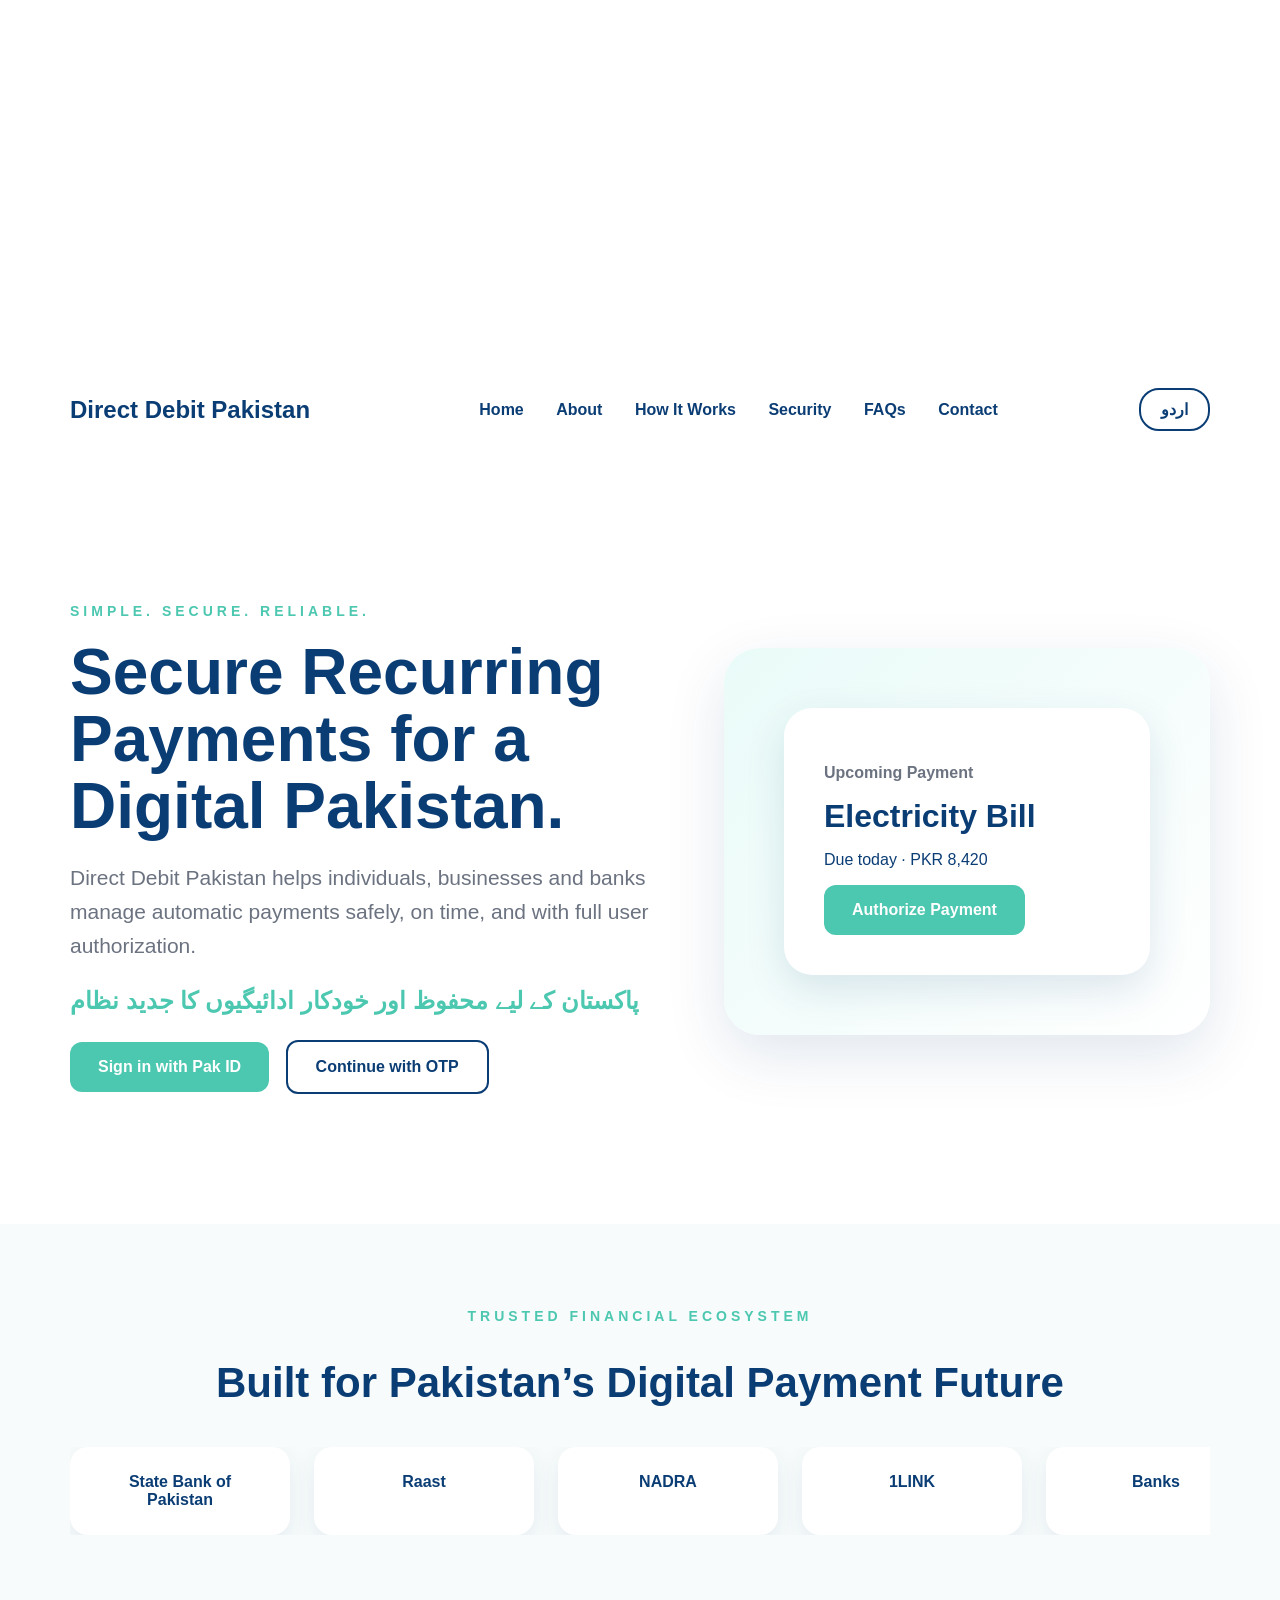
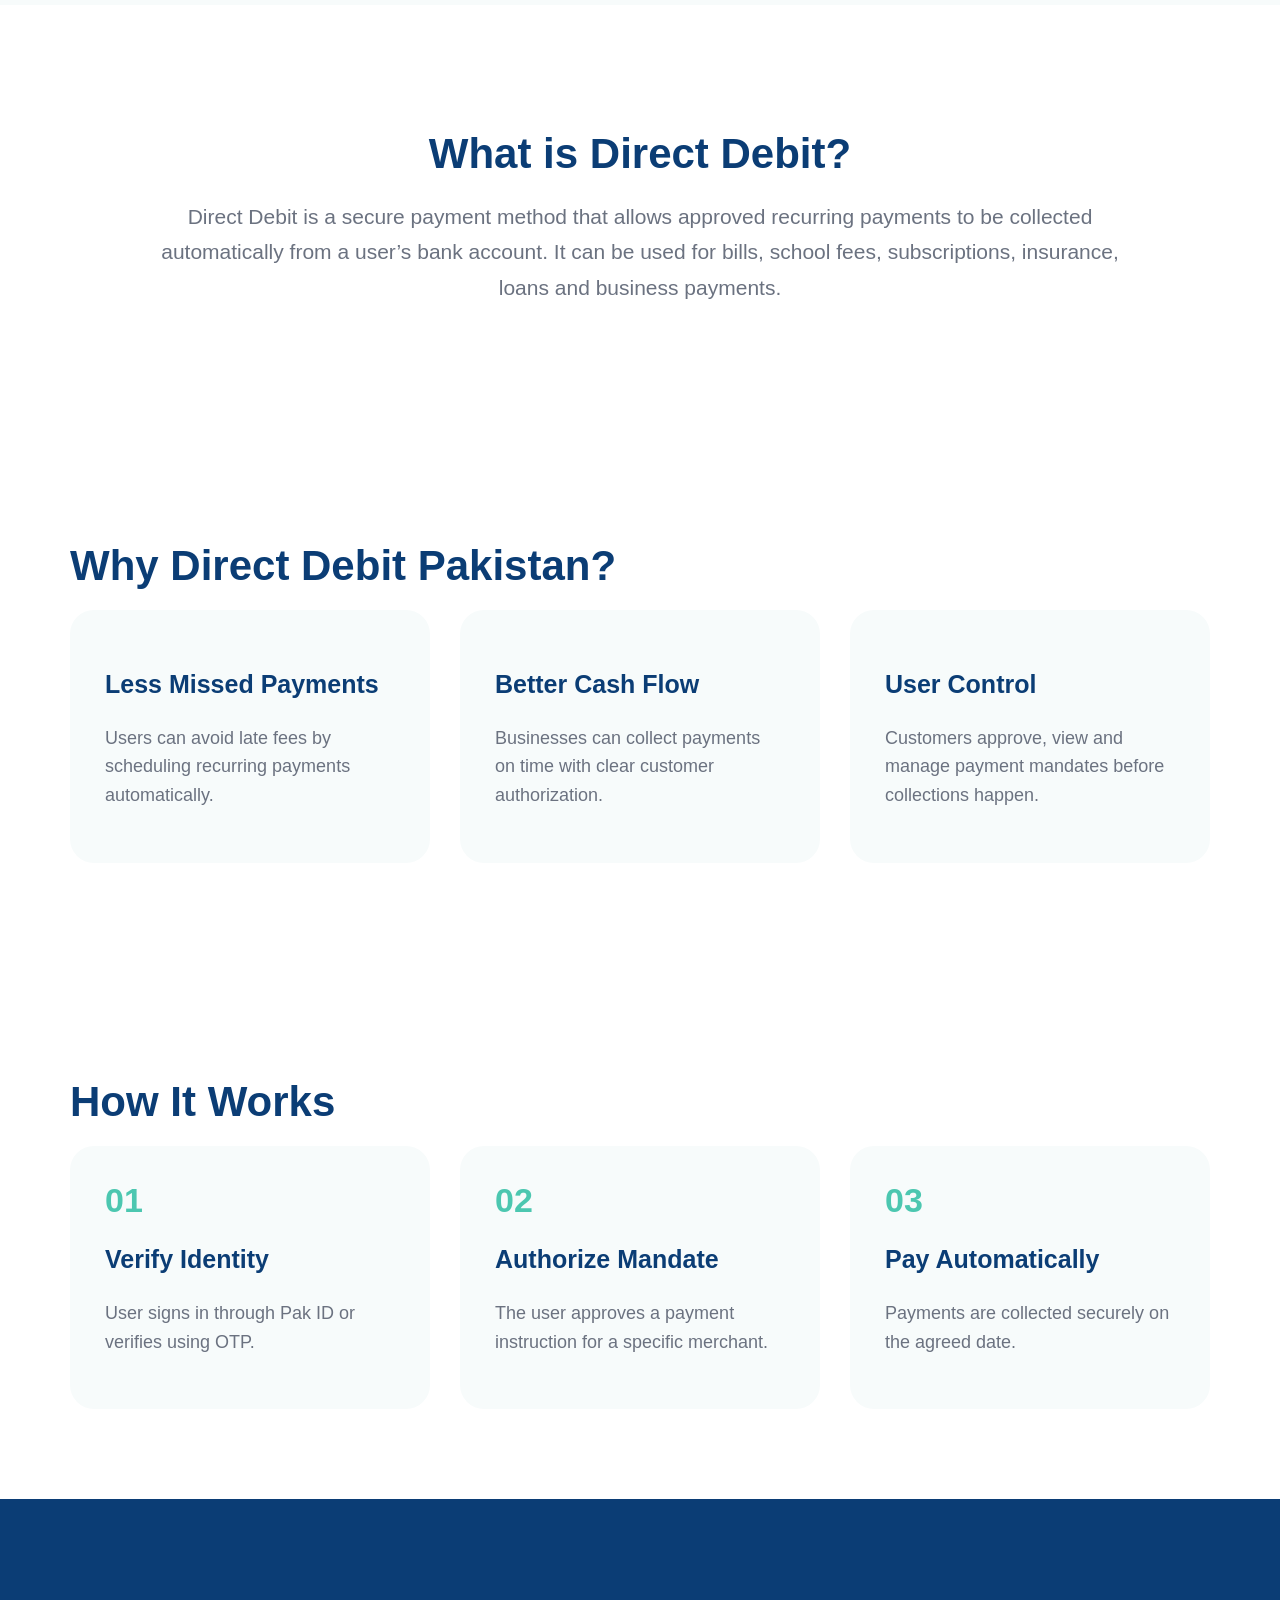
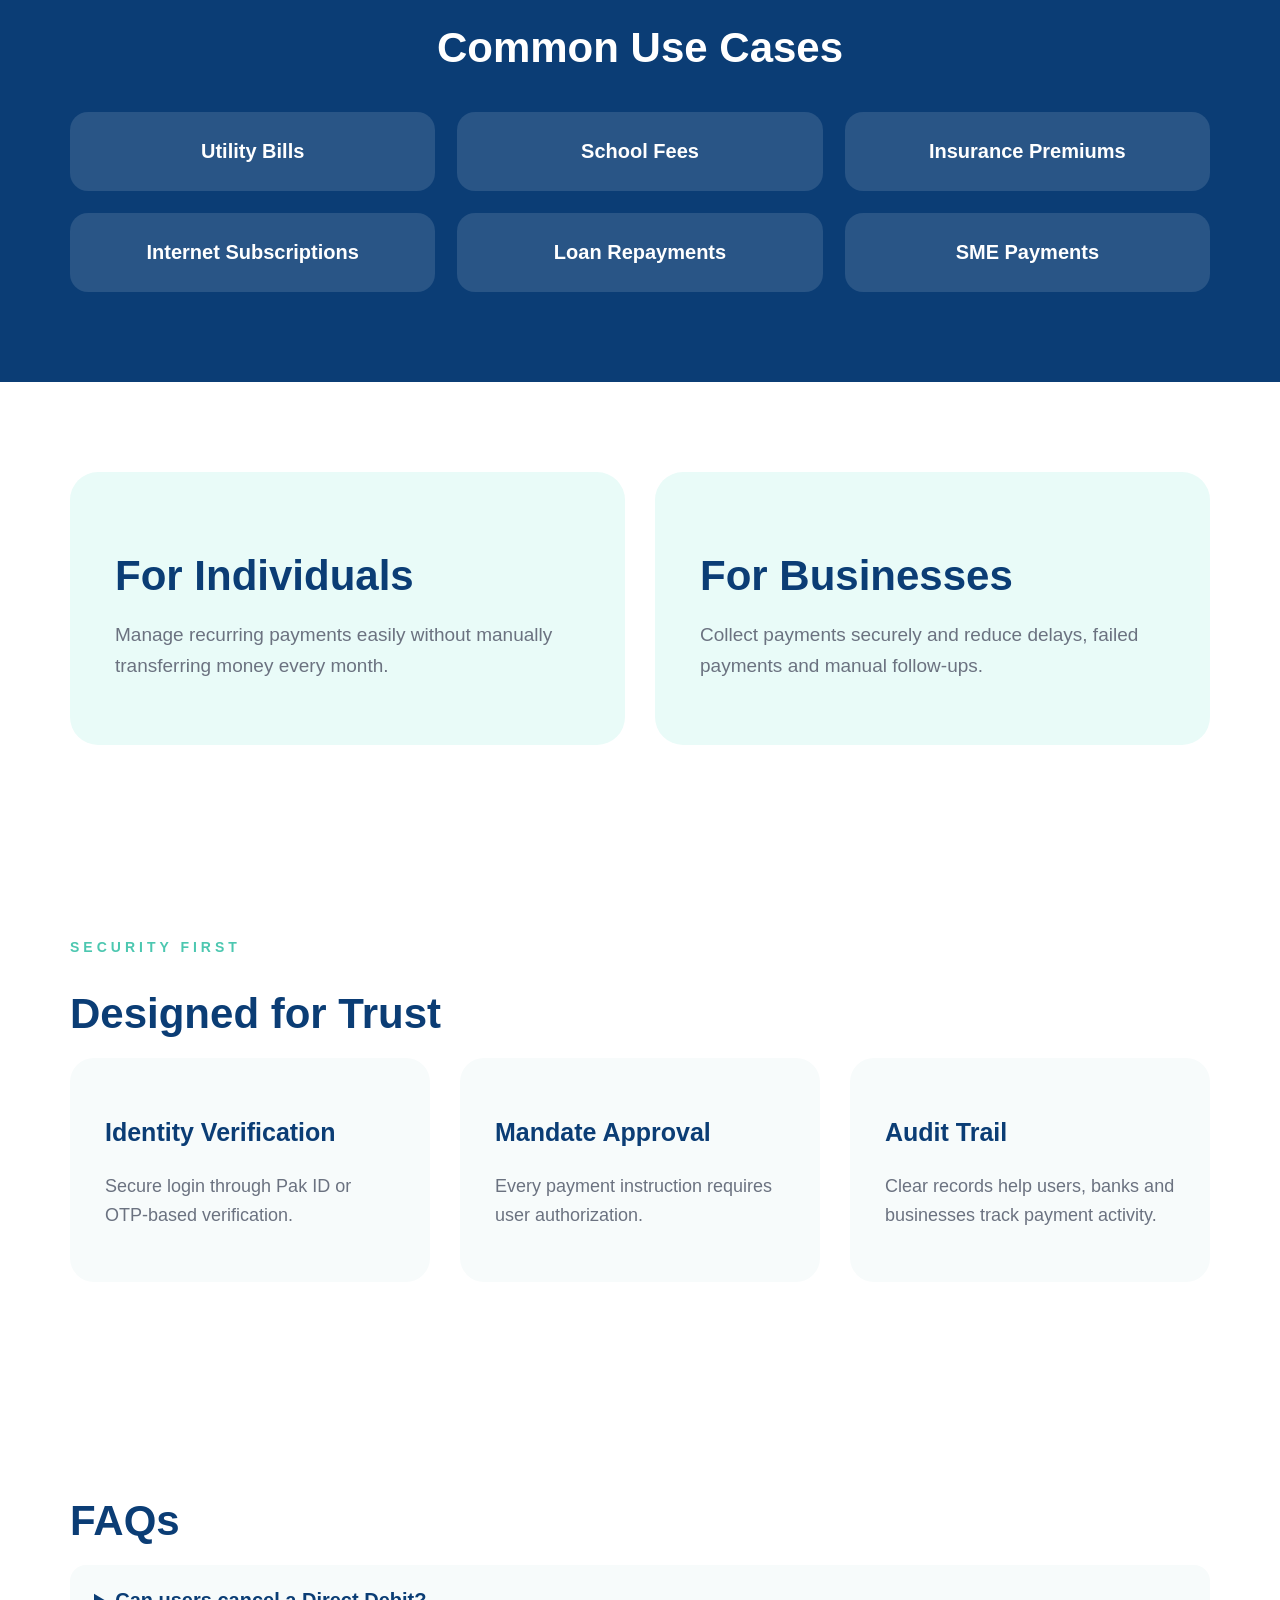
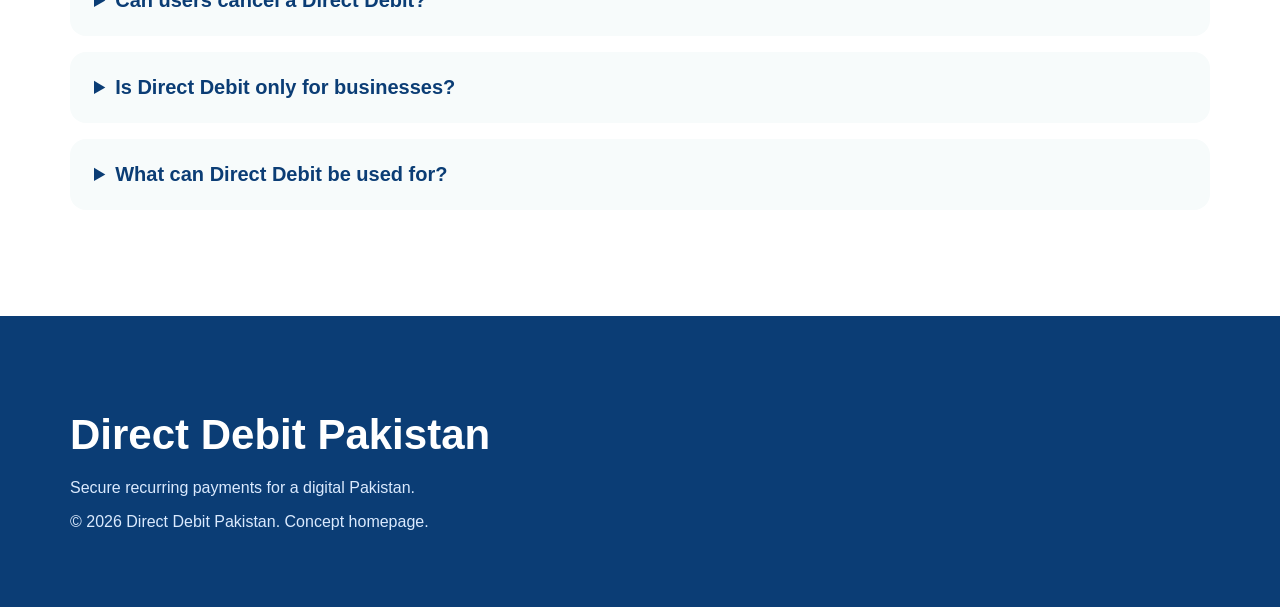
==== index.html @ 0ffb4e65 "intial commit" ====
<!DOCTYPE html>
<html lang="en">
<head>
    <meta charset="UTF-8">
    <meta name="viewport" content="width=device-width, initial-scale=1.0">
    <title>Direct Debit Pakistan</title>
    <link rel="stylesheet" href="style.css">
</head>
<script>
const observer = new IntersectionObserver((entries) => {
    entries.forEach(entry => {
        if(entry.isIntersecting){
            entry.target.classList.add('show');
        }
    });
});

document.querySelectorAll('.fade-in').forEach((el)=>{
    observer.observe(el);
});
</script>




<section class="about fade-in"></section>

<section class="why fade-in"></section>



<body>

<header class="navbar">
    <div class="logo">Direct Debit Pakistan</div>

    <nav>
        <a href="#">Home</a>
        <a href="#about">About</a>
        <a href="#how">How It Works</a>
        <a href="#security">Security</a>
        <a href="#faqs">FAQs</a>
        <a href="#contact">Contact</a>
    </nav>

    <a href="urdu.html" class="language-btn">اردو</a>
</header>

<section class="hero">
    <div class="hero-text">
        <p class="eyebrow">SIMPLE. SECURE. RELIABLE.</p>

        <h1 id="hero-title">Secure Recurring Payments for a Digital Pakistan.</h1>

        <p class="subtitle">
            Direct Debit Pakistan helps individuals, businesses and banks manage automatic payments safely, on time, and with full user authorization.
        </p>

        <p class="urdu-line">
            پاکستان کے لیے محفوظ اور خودکار ادائیگیوں کا جدید نظام
        </p>

        <div class="hero-buttons">
            <button>Sign in with Pak ID</button>
            <button class="outline-btn">Continue with OTP</button>
        </div>
    </div>

    <div class="hero-card">
        <div class="payment-card">
            <p class="card-label">Upcoming Payment</p>
            <h3>Electricity Bill</h3>
            <p>Due today · PKR 8,420</p>
            <button>Authorize Payment</button>
        </div>
    </div>
</section>

<section class="partners">
    <p class="eyebrow">TRUSTED FINANCIAL ECOSYSTEM</p>
    <h2>Built for Pakistan’s Digital Payment Future</h2>

    <div class="logo-slider">
        <div class="logo-track">
            <div class="partner-logo">State Bank of Pakistan</div>
            <div class="partner-logo">Raast</div>
            <div class="partner-logo">NADRA</div>
            <div class="partner-logo">1LINK</div>
            <div class="partner-logo">Banks</div>
            <div class="partner-logo">Fintechs</div>

            <div class="partner-logo">State Bank of Pakistan</div>
            <div class="partner-logo">Raast</div>
            <div class="partner-logo">NADRA</div>
            <div class="partner-logo">1LINK</div>
            <div class="partner-logo">Banks</div>
            <div class="partner-logo">Fintechs</div>
        </div>
    </div>
</section>

<section class="about" id="about">
    <h2>What is Direct Debit?</h2>
    <p>
        Direct Debit is a secure payment method that allows approved recurring payments to be collected automatically from a user’s bank account. It can be used for bills, school fees, subscriptions, insurance, loans and business payments.
    </p>
</section>

<section class="why">
    <h2>Why Direct Debit Pakistan?</h2>

    <div class="grid">
        <div class="box">
            <h3>Less Missed Payments</h3>
            <p>Users can avoid late fees by scheduling recurring payments automatically.</p>
        </div>

        <div class="box">
            <h3>Better Cash Flow</h3>
            <p>Businesses can collect payments on time with clear customer authorization.</p>
        </div>

        <div class="box">
            <h3>User Control</h3>
            <p>Customers approve, view and manage payment mandates before collections happen.</p>
        </div>
    </div>
</section>

<section class="how" id="how">
    <h2>How It Works</h2>

    <div class="steps">
        <div class="step">
            <span>01</span>
            <h3>Verify Identity</h3>
            <p>User signs in through Pak ID or verifies using OTP.</p>
        </div>

        <div class="step">
            <span>02</span>
            <h3>Authorize Mandate</h3>
            <p>The user approves a payment instruction for a specific merchant.</p>
        </div>

        <div class="step">
            <span>03</span>
            <h3>Pay Automatically</h3>
            <p>Payments are collected securely on the agreed date.</p>
        </div>
    </div>
</section>

<section class="use-cases">
    <h2>Common Use Cases</h2>

    <div class="use-grid">
        <div>Utility Bills</div>
        <div>School Fees</div>
        <div>Insurance Premiums</div>
        <div>Internet Subscriptions</div>
        <div>Loan Repayments</div>
        <div>SME Payments</div>
    </div>
</section>

<section class="audience">
    <div>
        <h2>For Individuals</h2>
        <p>Manage recurring payments easily without manually transferring money every month.</p>
    </div>

    <div>
        <h2>For Businesses</h2>
        <p>Collect payments securely and reduce delays, failed payments and manual follow-ups.</p>
    </div>
</section>

<section class="security" id="security">
    <p class="eyebrow">SECURITY FIRST</p>
    <h2>Designed for Trust</h2>

    <div class="grid">
        <div class="box">
            <h3>Identity Verification</h3>
            <p>Secure login through Pak ID or OTP-based verification.</p>
        </div>

        <div class="box">
            <h3>Mandate Approval</h3>
            <p>Every payment instruction requires user authorization.</p>
        </div>

        <div class="box">
            <h3>Audit Trail</h3>
            <p>Clear records help users, banks and businesses track payment activity.</p>
        </div>
    </div>
</section>

<section class="faqs" id="faqs">
    <h2>FAQs</h2>

    <details>
        <summary>Can users cancel a Direct Debit?</summary>
        <p>Yes. Users should be able to view, manage or cancel active payment mandates.</p>
    </details>

    <details>
        <summary>Is Direct Debit only for businesses?</summary>
        <p>No. It benefits individuals, businesses, banks, fintechs and service providers.</p>
    </details>

    <details>
        <summary>What can Direct Debit be used for?</summary>
        <p>It can be used for bills, fees, subscriptions, insurance, rent and other recurring payments.</p>
    </details>
</section>

<footer id="contact">
    <h2>Direct Debit Pakistan</h2>
    <p>Secure recurring payments for a digital Pakistan.</p>
    <p>© 2026 Direct Debit Pakistan. Concept homepage.</p>
</footer>
<script src="script.js"></script>
</body>
</html>
---- style.css ----
* {
    box-sizing: border-box;
}
.box,
.step,
.partner-logo,
.audience div {
    transition: all 0.3s ease;
}

.box:hover,
.step:hover,
.partner-logo:hover,
.audience div:hover {
    transform: translateY(-8px);
}
body {
    margin: 0;
    font-family: Arial, sans-serif;
    color: #0B3D75;
    background: #ffffff;
}
html {
    scroll-behavior: smooth;
}
.navbar {
    display: flex;
    justify-content: space-between;
    align-items: center;
    padding: 28px 70px;
    background: white;
    position: sticky;
    top: 0;
    z-index: 10;
}
button {
    transition: all 0.3s ease;
}

.fade-in {
    opacity: 0;
    transform: translateY(40px);
    transition: all 0.8s ease;
}

.fade-in.show {
    opacity: 1;
    transform: translateY(0);
}

.payment-card {
    animation: float 4s ease-in-out infinite;
}

@keyframes float {

    0% {
        transform: translateY(0);
    }

    50% {
        transform: translateY(-10px);
    }

    100% {
        transform: translateY(0);
    }
}

button:hover {
    transform: translateY(-3px);
}
.logo {
    font-size: 24px;
    font-weight: 800;
}

nav a {
    text-decoration: none;
    color: #0B3D75;
    margin-left: 28px;
    font-weight: 700;
}

.language-btn {
    background: white;
    color: #0B3D75;
    border: 2px solid #0B3D75;
    border-radius: 20px;
    padding: 10px 20px;
    font-weight: bold;
}

.hero {
    display: flex;
    align-items: center;
    justify-content: space-between;
    gap: 70px;
    padding: 90px 70px;
    min-height: 85vh;
}

.hero-text {
    width: 55%;
}

.eyebrow {
    color: #4CC7B0;
    font-weight: 800;
    letter-spacing: 4px;
    font-size: 14px;
}

h1 {
    font-size: 64px;
    line-height: 1.05;
    margin: 20px 0;
}

h2 {
    font-size: 42px;
    margin-bottom: 20px;
}

.subtitle {
    font-size: 21px;
    color: #6B7280;
    line-height: 1.6;
    max-width: 680px;
}

.urdu-line {
    font-size: 24px;
    color: #4CC7B0;
    font-weight: bold;
    margin: 25px 0;
}

button {
    background: #4CC7B0;
    color: white;
    border: none;
    padding: 16px 28px;
    border-radius: 12px;
    font-size: 16px;
    font-weight: 800;
    cursor: pointer;
}

button:hover {
    background: #3bb39f;
}

.outline-btn {
    background: white;
    color: #0B3D75;
    border: 2px solid #0B3D75;
    margin-left: 12px;
}

.hero-card {
    width: 45%;
    background: linear-gradient(135deg, #e9fbf8, #ffffff);
    border-radius: 36px;
    padding: 60px;
    box-shadow: 0 20px 60px rgba(11, 61, 117, 0.12);
}

.payment-card {
    background: white;
    border-radius: 28px;
    padding: 40px;
    box-shadow: 0 15px 40px rgba(11, 61, 117, 0.12);
}

.payment-card h3 {
    font-size: 32px;
    margin: 10px 0;
}

.card-label {
    color: #6B7280;
    font-weight: bold;
}

.partners {
    padding: 70px;
    text-align: center;
    overflow: hidden;
    background: #f7fbfb;
}

.logo-slider {
    overflow: hidden;
    margin-top: 40px;
}

.logo-track {
    display: flex;
    gap: 24px;
    animation: slide 22s linear infinite;
}

.partner-logo {
    min-width: 220px;
    background: white;
    border-radius: 18px;
    padding: 26px 30px;
    font-weight: 800;
    box-shadow: 0 8px 25px rgba(11, 61, 117, 0.08);
}

@keyframes slide {
    from {
        transform: translateX(0);
    }

    to {
        transform: translateX(-50%);
    }
}

.about {
    padding: 90px 160px;
    text-align: center;
}

.about p {
    color: #6B7280;
    font-size: 21px;
    line-height: 1.7;
}

.why,
.how,
.security,
.faqs {
    padding: 90px 70px;
}

.grid,
.steps {
    display: flex;
    gap: 30px;
}

.box,
.step {
    flex: 1;
    background: #f7fbfb;
    padding: 35px;
    border-radius: 24px;
}

.box h3,
.step h3 {
    font-size: 25px;
}

.box p,
.step p {
    color: #6B7280;
    font-size: 18px;
    line-height: 1.6;
}

.step span {
    color: #4CC7B0;
    font-size: 34px;
    font-weight: 900;
}

.use-cases {
    padding: 90px 70px;
    background: #0B3D75;
    color: white;
    text-align: center;
}

.use-grid {
    display: grid;
    grid-template-columns: repeat(3, 1fr);
    gap: 22px;
    margin-top: 40px;
}

.use-grid div {
    background: rgba(255, 255, 255, 0.12);
    padding: 28px;
    border-radius: 18px;
    font-size: 20px;
    font-weight: bold;
}

.audience {
    display: flex;
    gap: 30px;
    padding: 90px 70px;
}

.audience div {
    flex: 1;
    background: #e9fbf8;
    padding: 45px;
    border-radius: 28px;
}

.audience p {
    color: #6B7280;
    font-size: 19px;
    line-height: 1.6;
}

.faqs details {
    background: #f7fbfb;
    margin-bottom: 16px;
    padding: 24px;
    border-radius: 16px;
}

.faqs summary {
    font-size: 20px;
    font-weight: bold;
    cursor: pointer;
}

.faqs p {
    color: #6B7280;
    font-size: 18px;
}

footer {
    background: #0B3D75;
    color: white;
    padding: 60px 70px;
}

footer p {
    color: #dbeafe;
}

@media (max-width: 900px) {
    .navbar,
    .hero,
    .grid,
    .steps,
    .audience {
        flex-direction: column;
        align-items: flex-start;
    }

    nav {
        display: none;
    }

    .hero-text,
    .hero-card {
        width: 100%;
    }

    h1 {
        font-size: 42px;
    }

    h2 {
        font-size: 34px;
    }

    .about {
        padding: 60px 30px;
    }

    .why,
    .how,
    .security,
    .faqs,
    .partners,
    .use-cases,
    .audience,
    .hero,
    .navbar,
    footer {
        padding-left: 30px;
        padding-right: 30px;
    }

    .use-grid {
        grid-template-columns: 1fr;
    }

    .outline-btn {
        margin-left: 0;
        margin-top: 12px;
    }
}
html[dir="rtl"] body {
    direction: rtl;
}

html[dir="rtl"] .navbar,
html[dir="rtl"] .hero,
html[dir="rtl"] .grid,
html[dir="rtl"] .steps,
html[dir="rtl"] .audience {
    direction: rtl;
}

html[dir="rtl"] nav a {
    margin-left: 0;
    margin-right: 28px;
}

html[dir="rtl"] .outline-btn {
    margin-left: 0;
    margin-right: 12px;
}

html[dir="rtl"] .step,
html[dir="rtl"] .box,
html[dir="rtl"] .audience div {
    text-align: right;
}

.language-btn {
    text-decoration: none;
    display: inline-block;
}
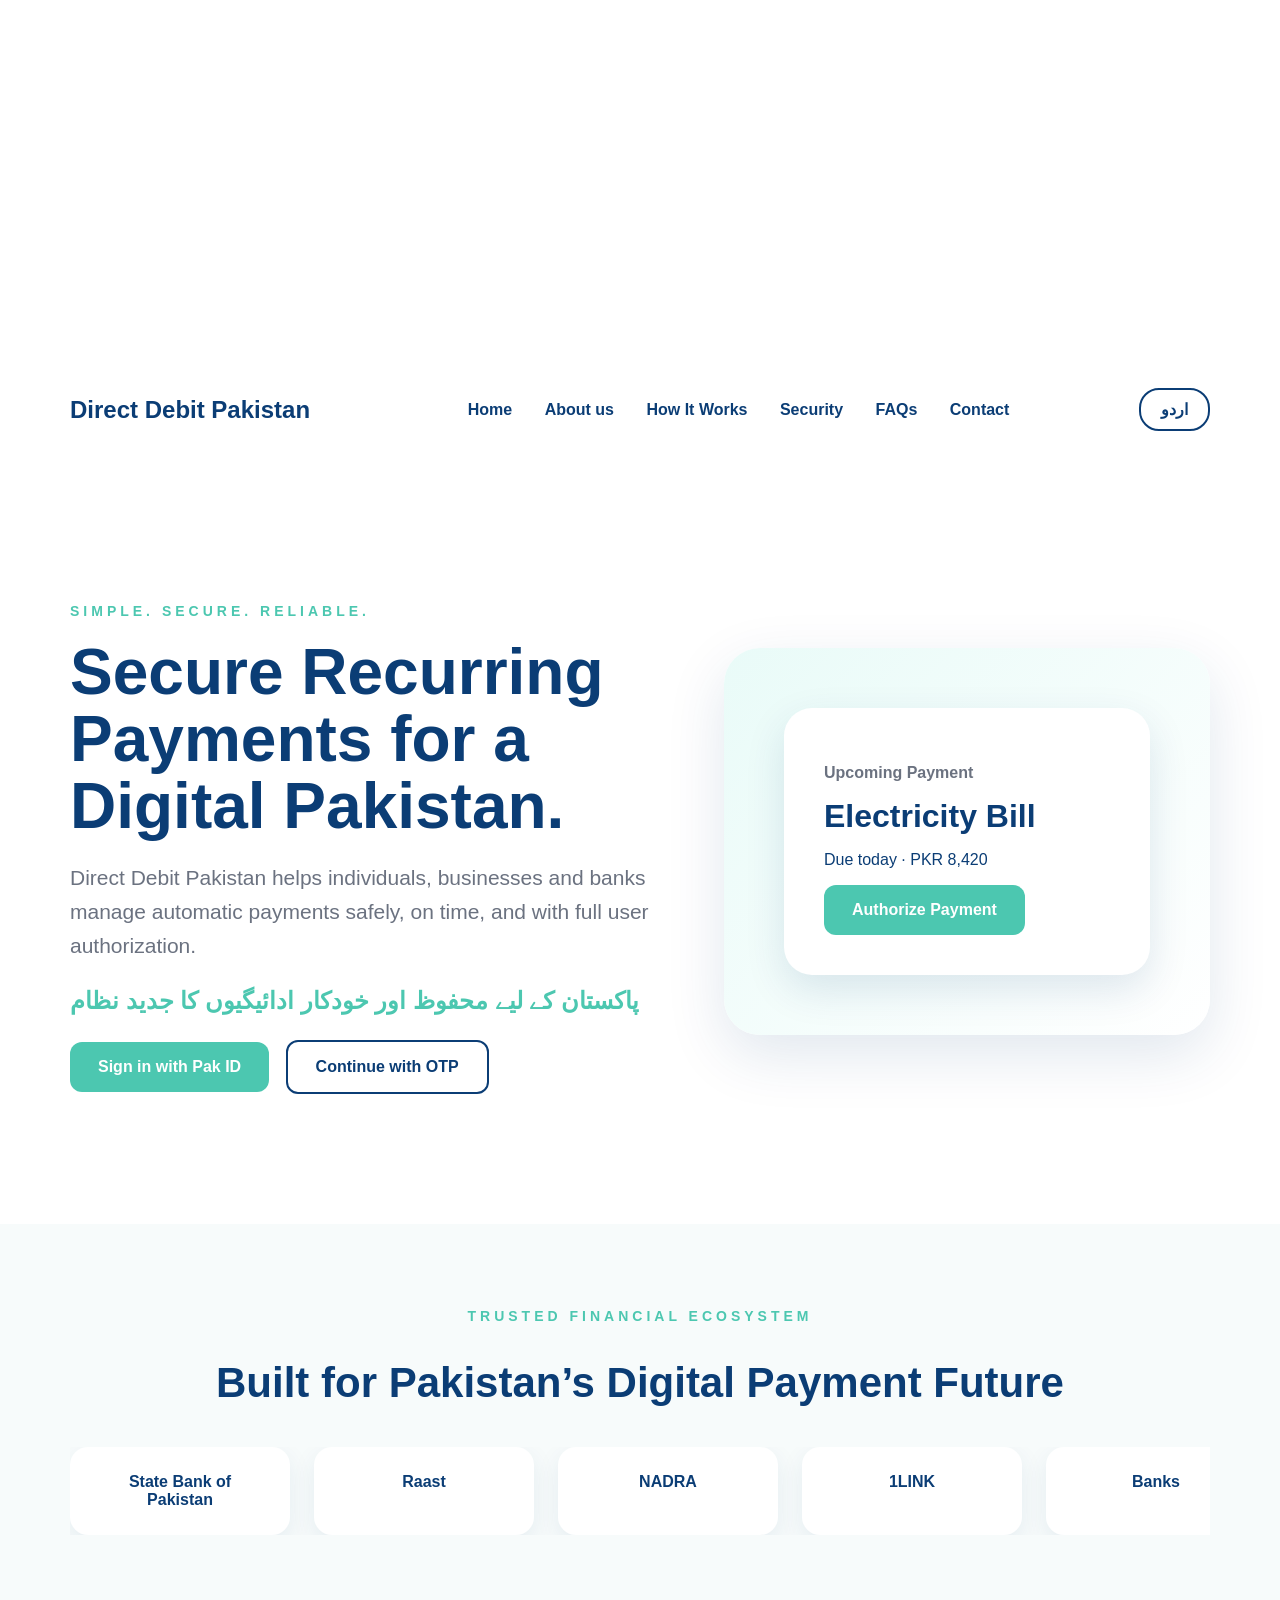
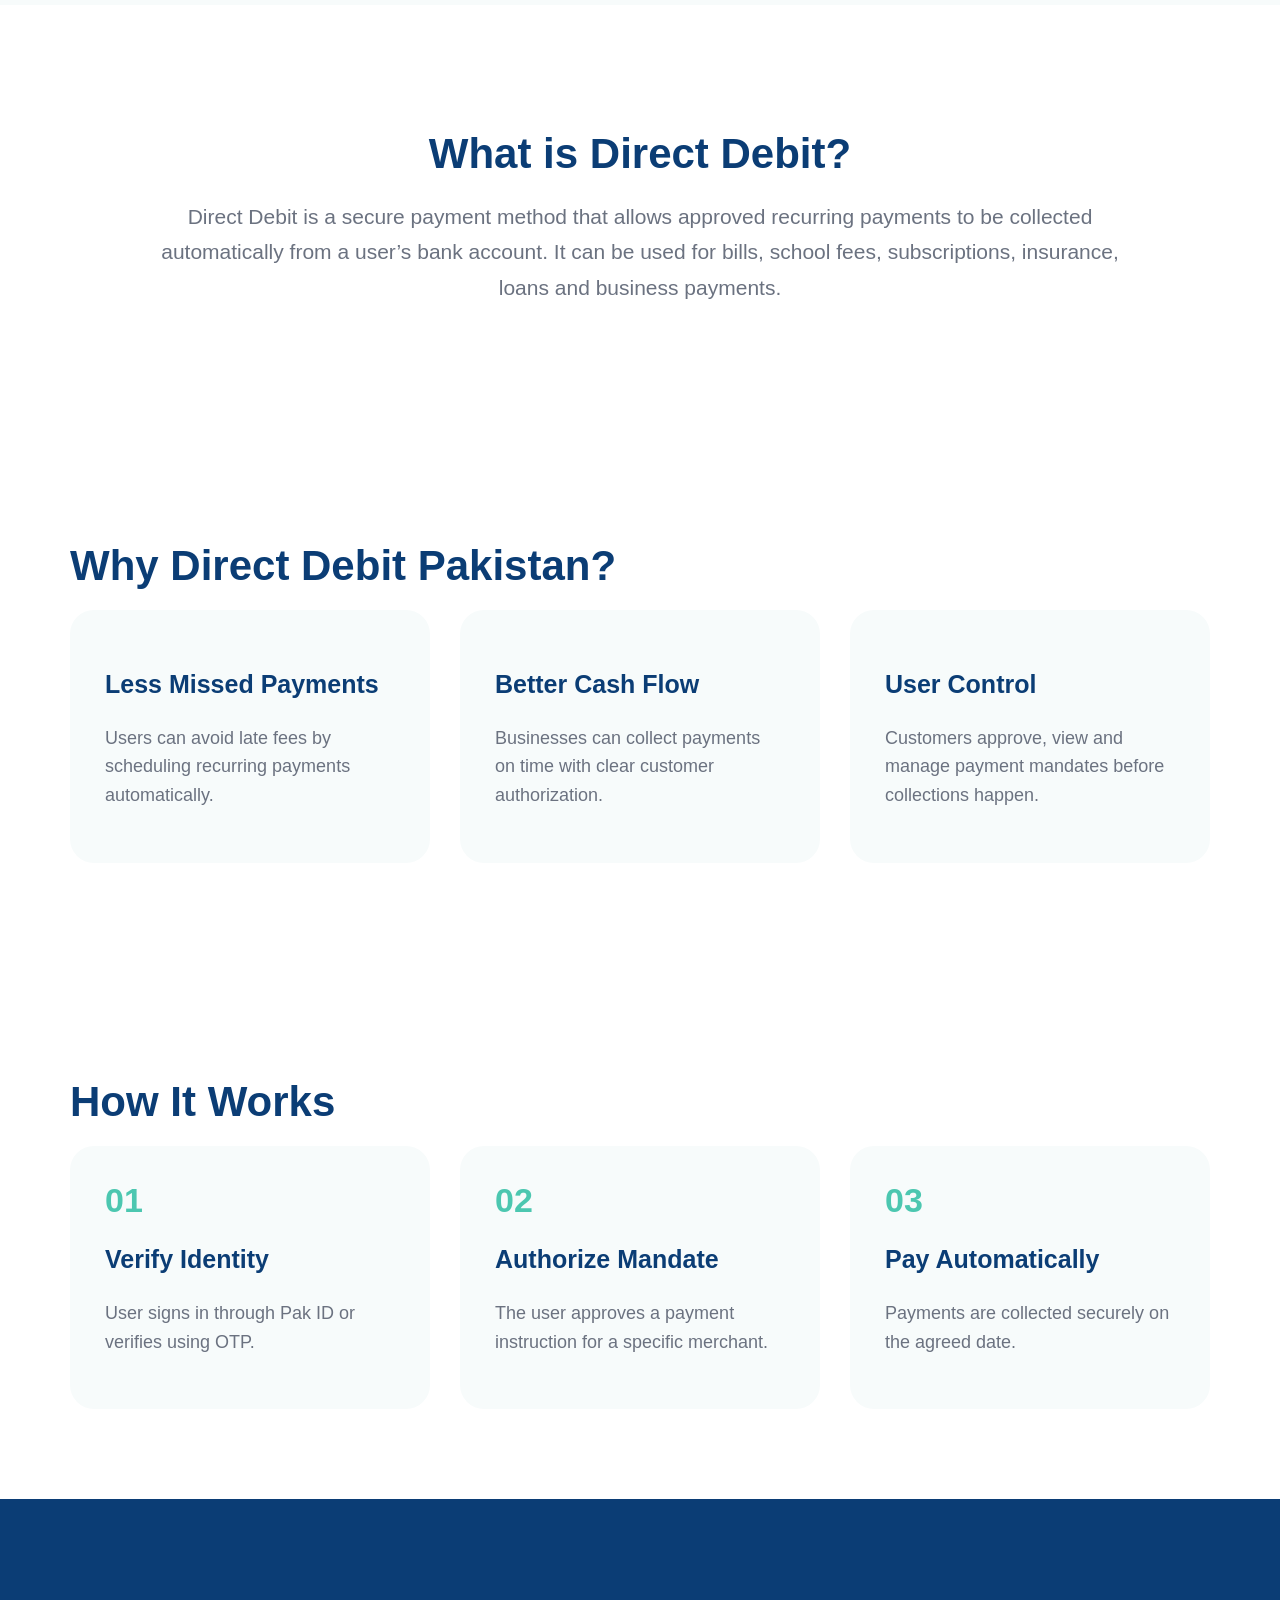
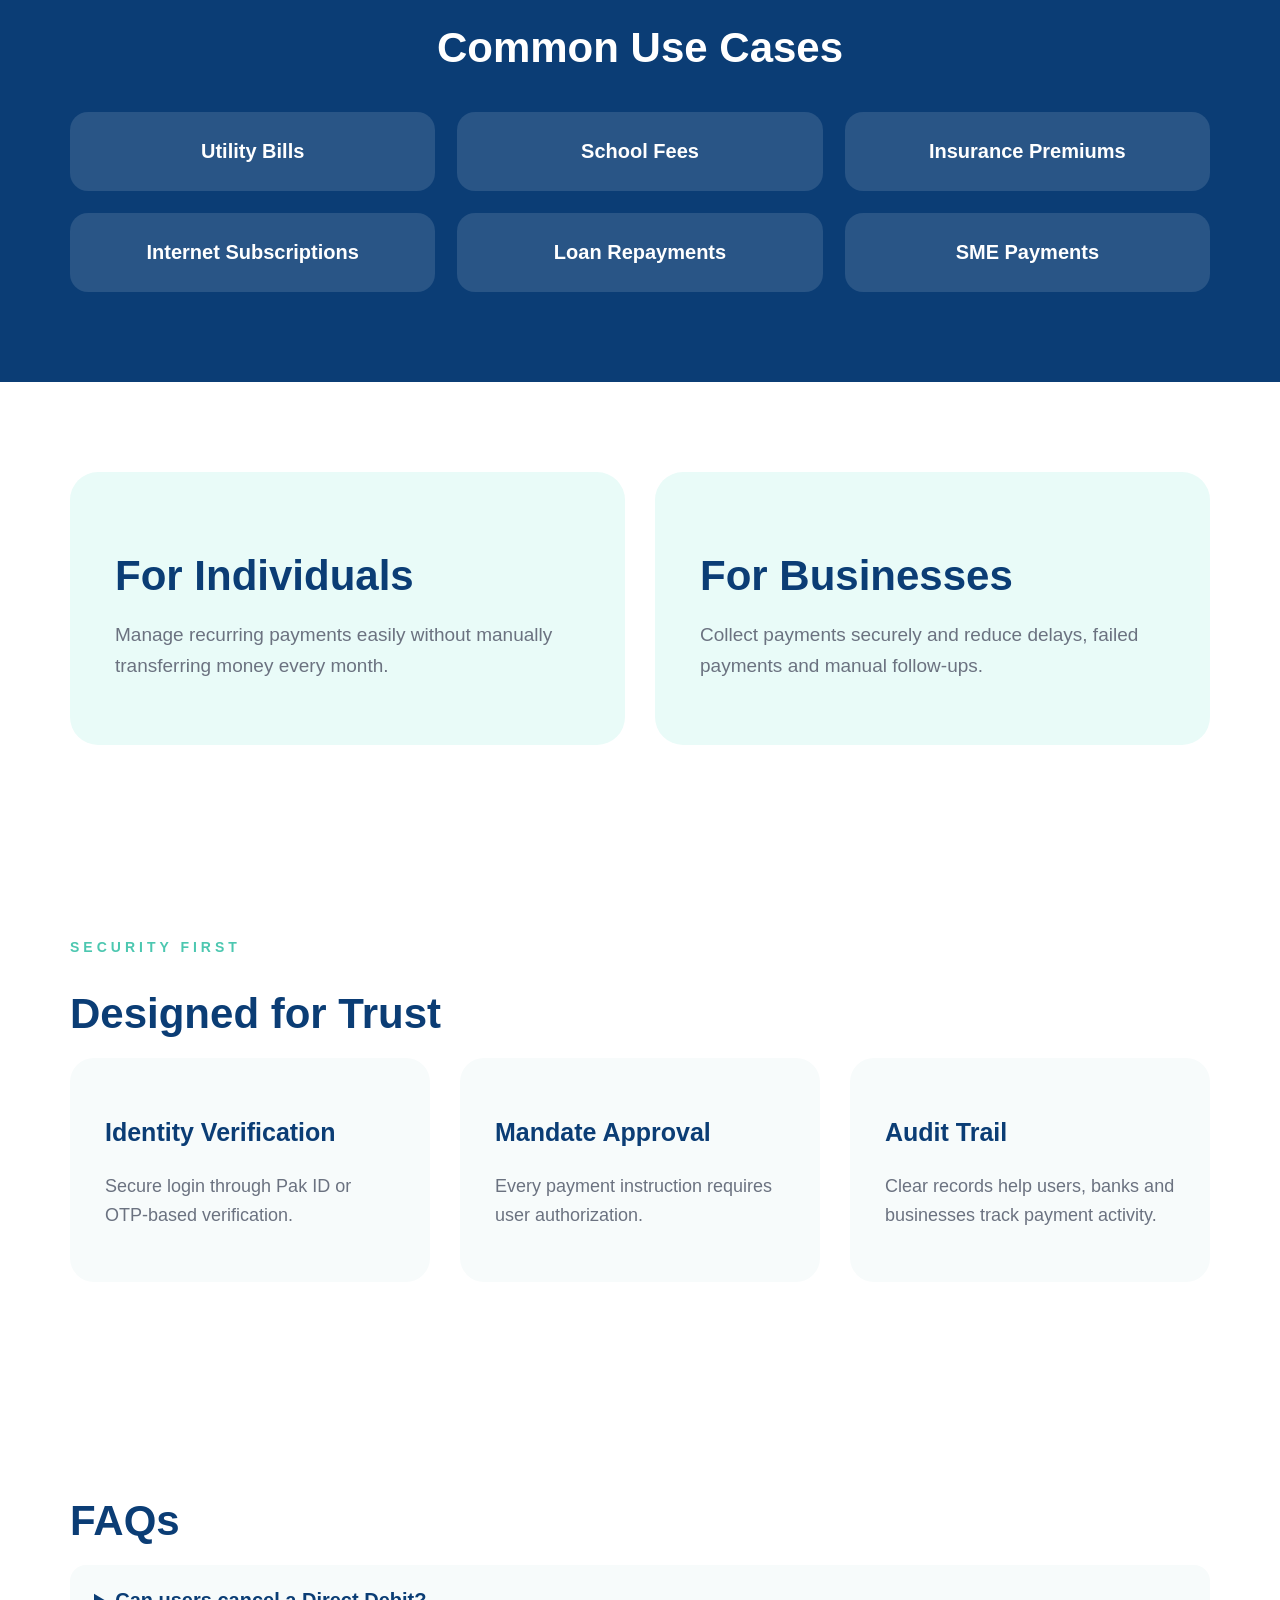
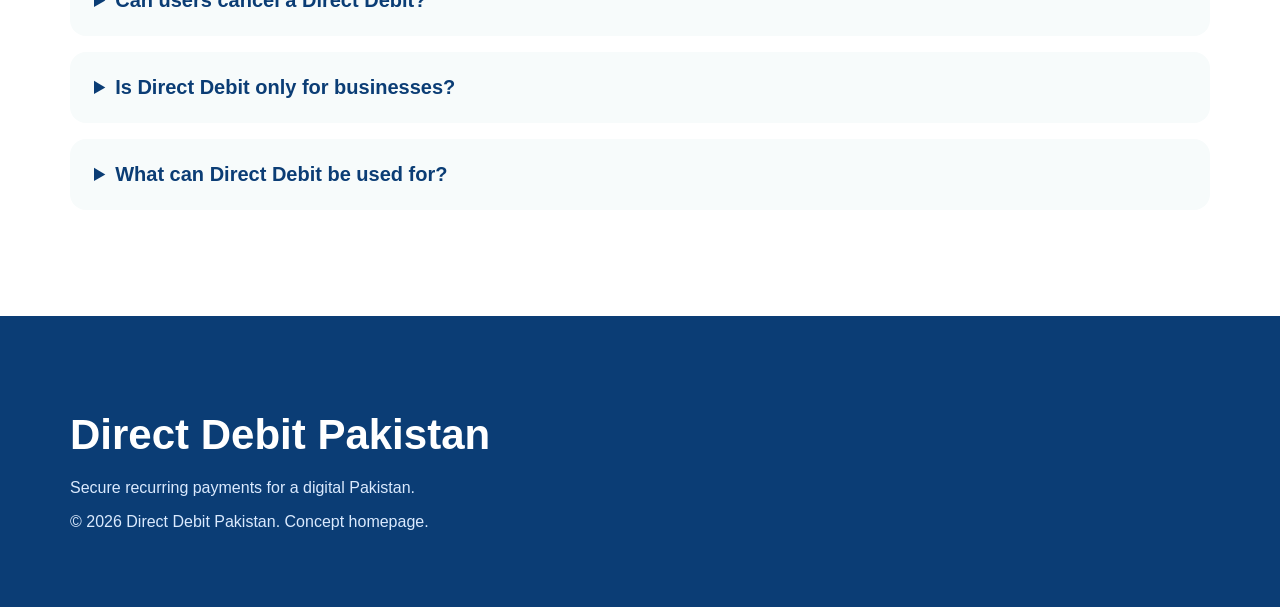
==== commit 5d611c7d: "change contact to contact us" ====
--- a/index.html
+++ b/index.html
@@ -36,7 +36,7 @@
 
     <nav>
         <a href="#">Home</a>
-        <a href="#about">About</a>
+        <a href="#about">About us</a>
         <a href="#how">How It Works</a>
         <a href="#security">Security</a>
         <a href="#faqs">FAQs</a>
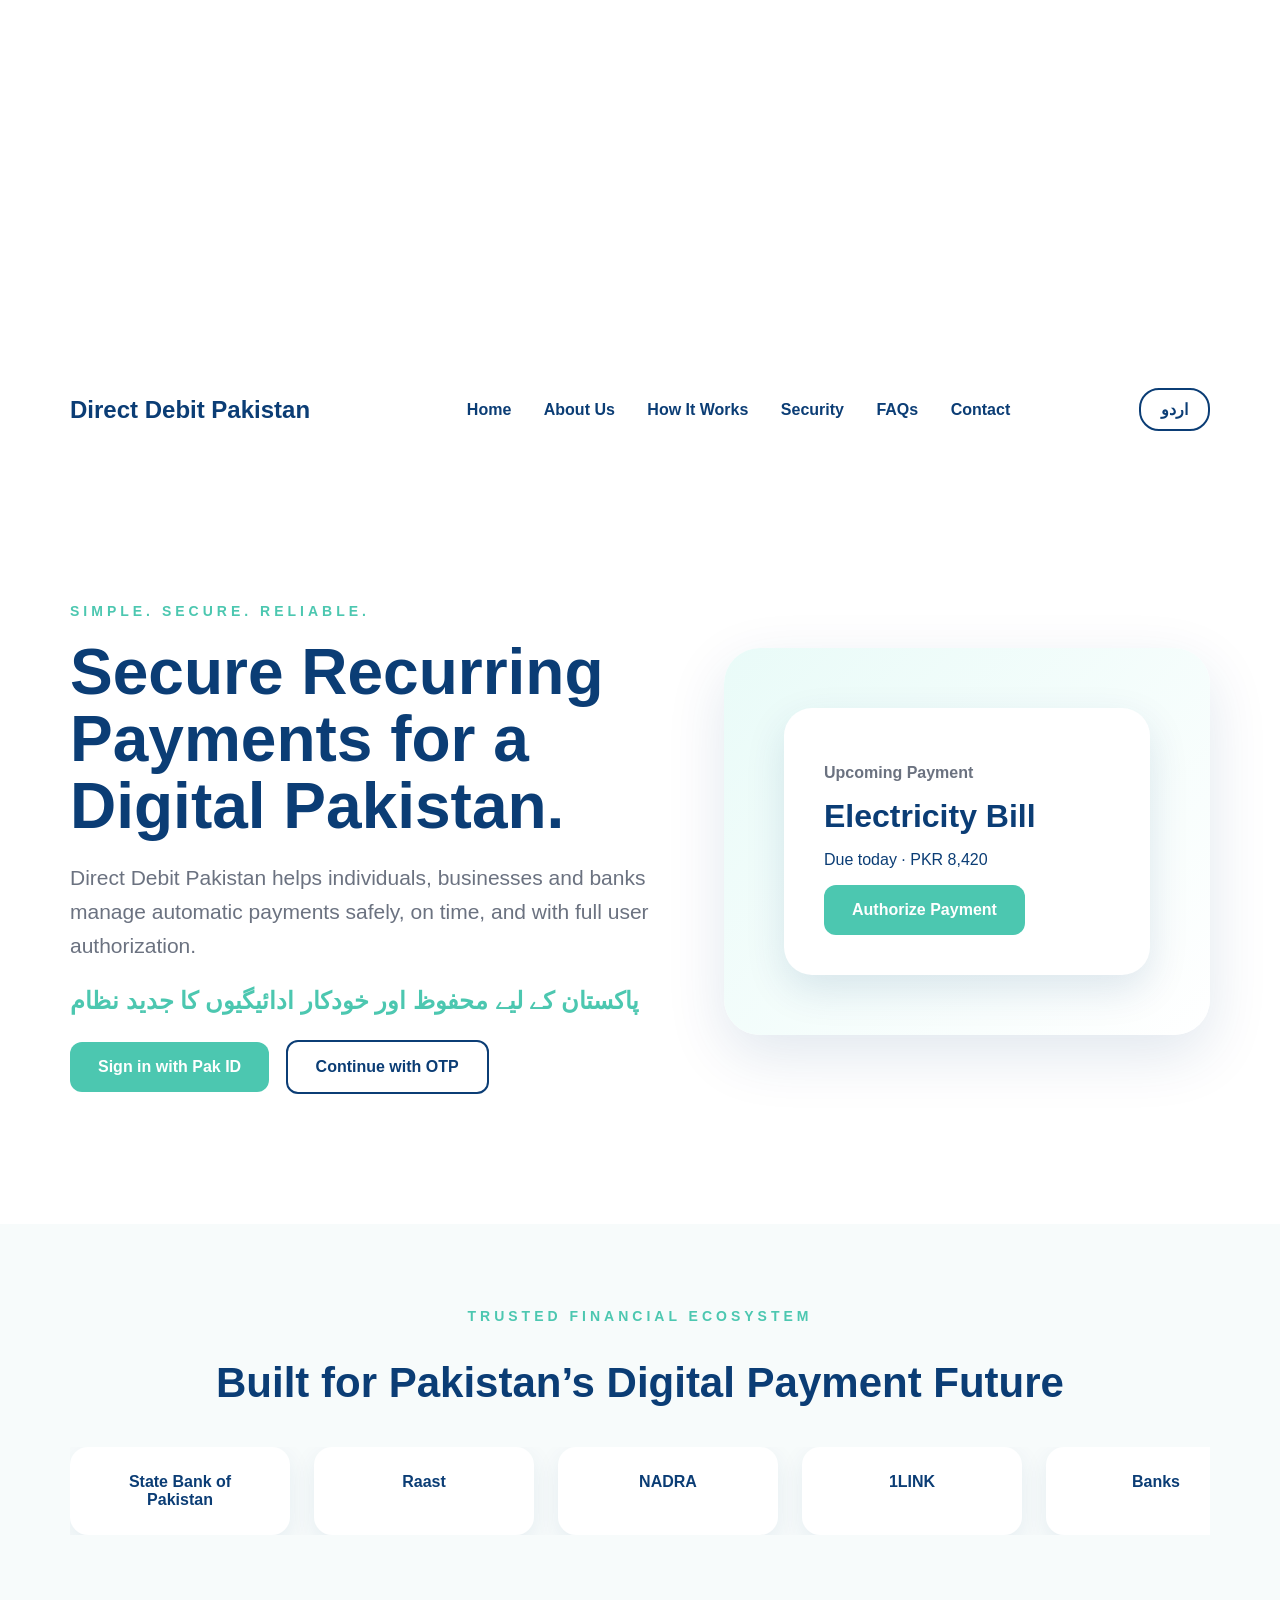
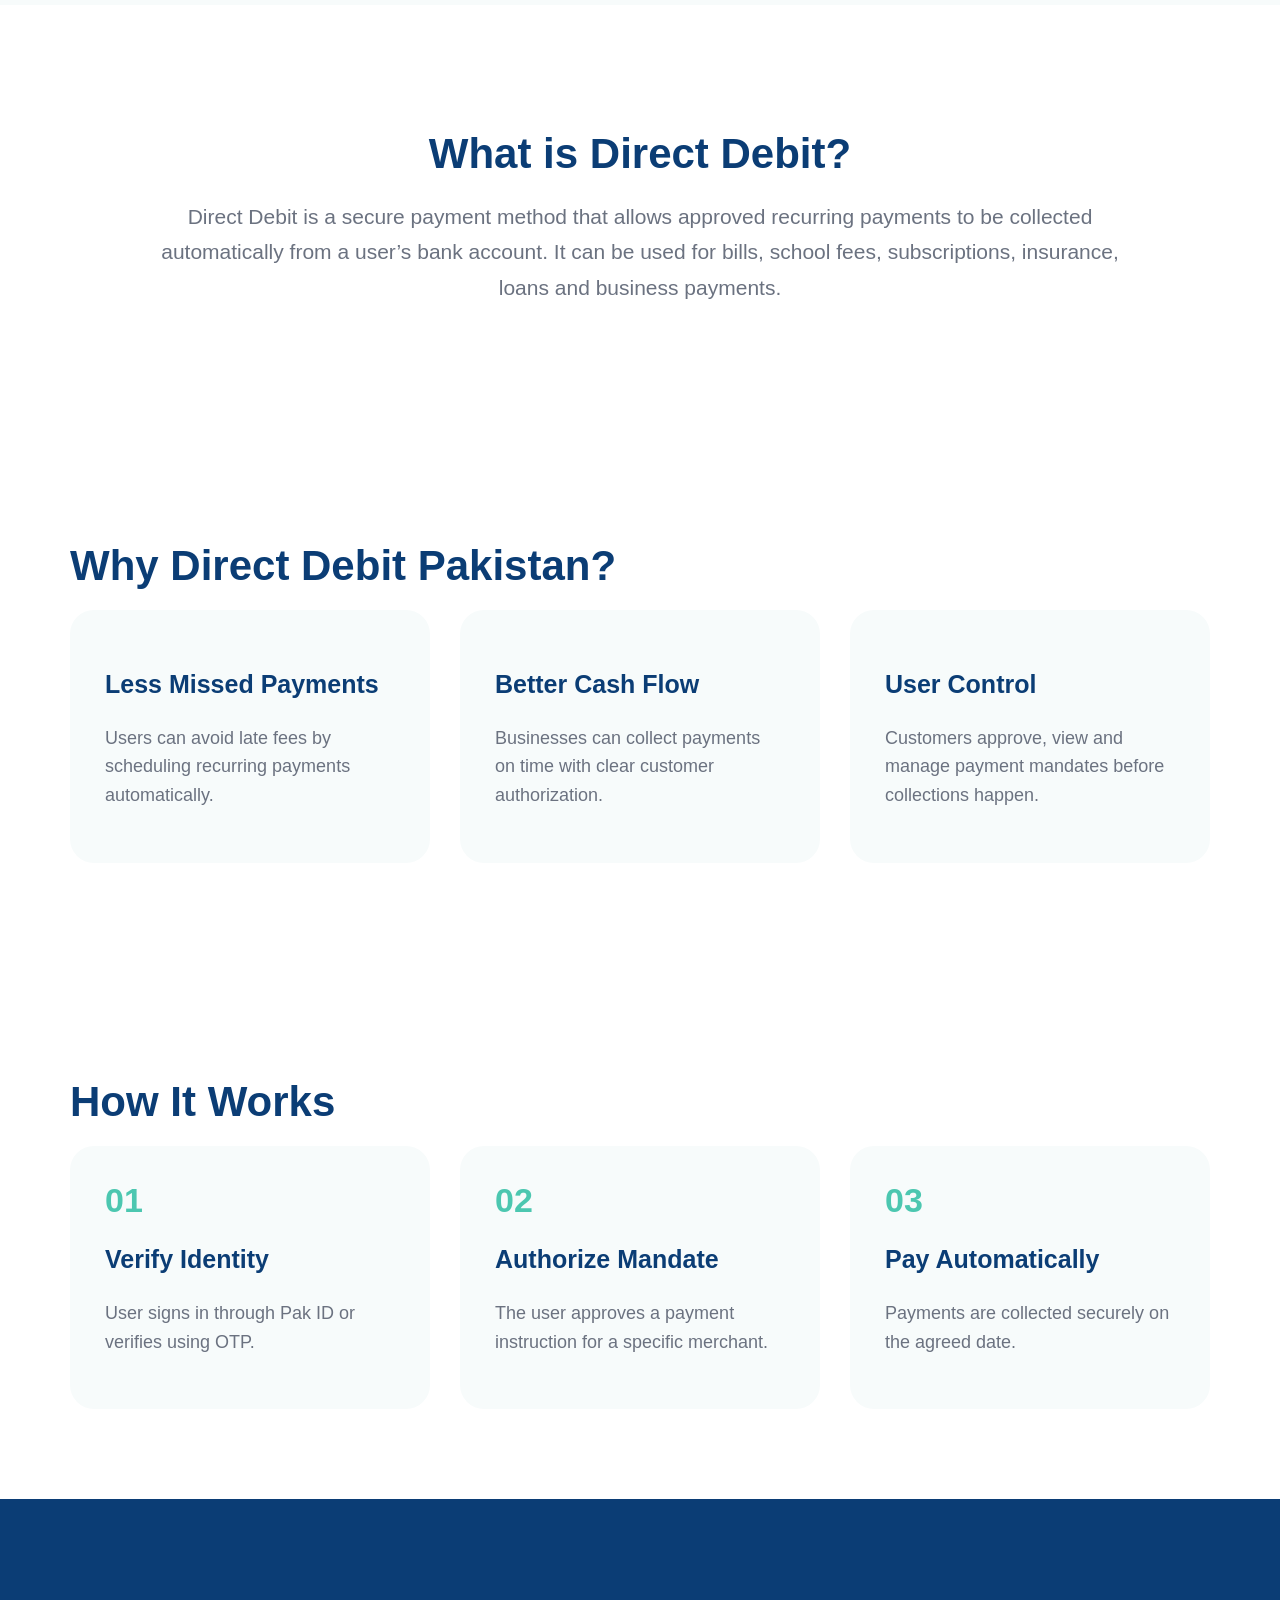
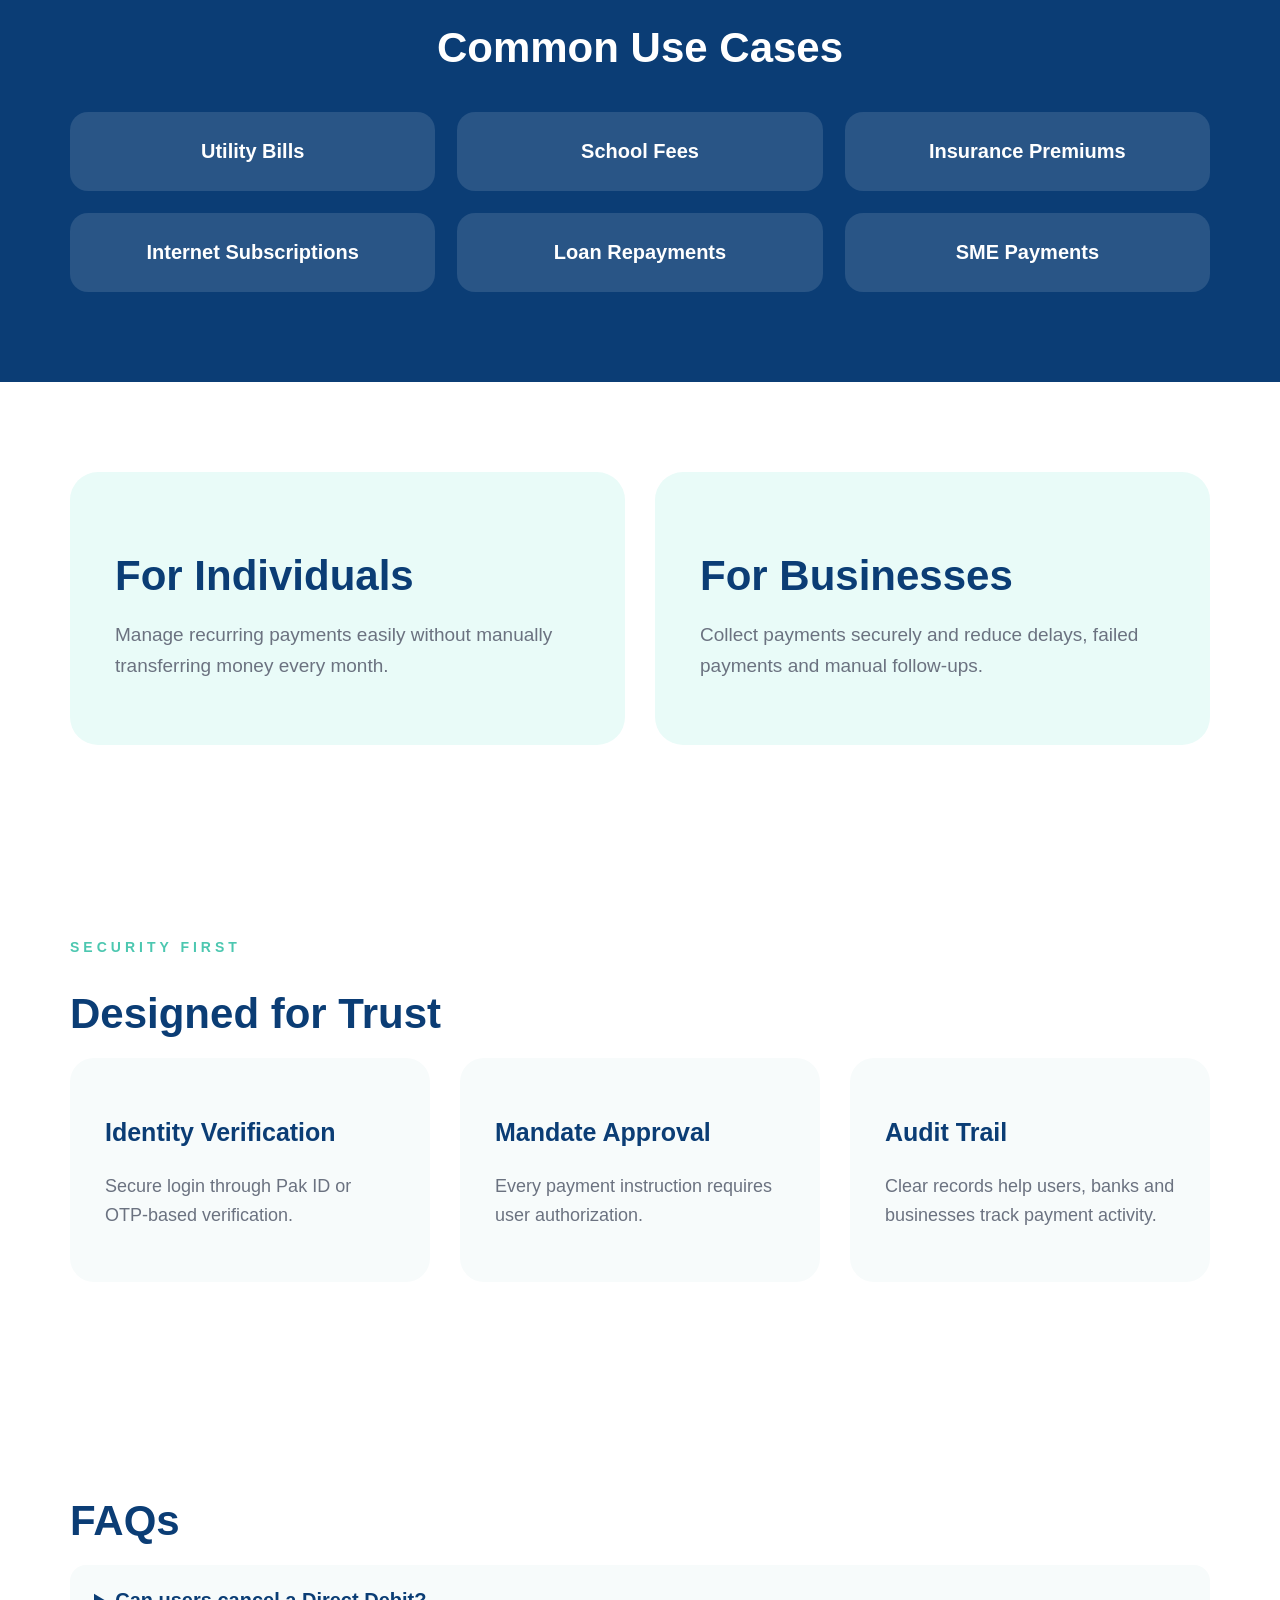
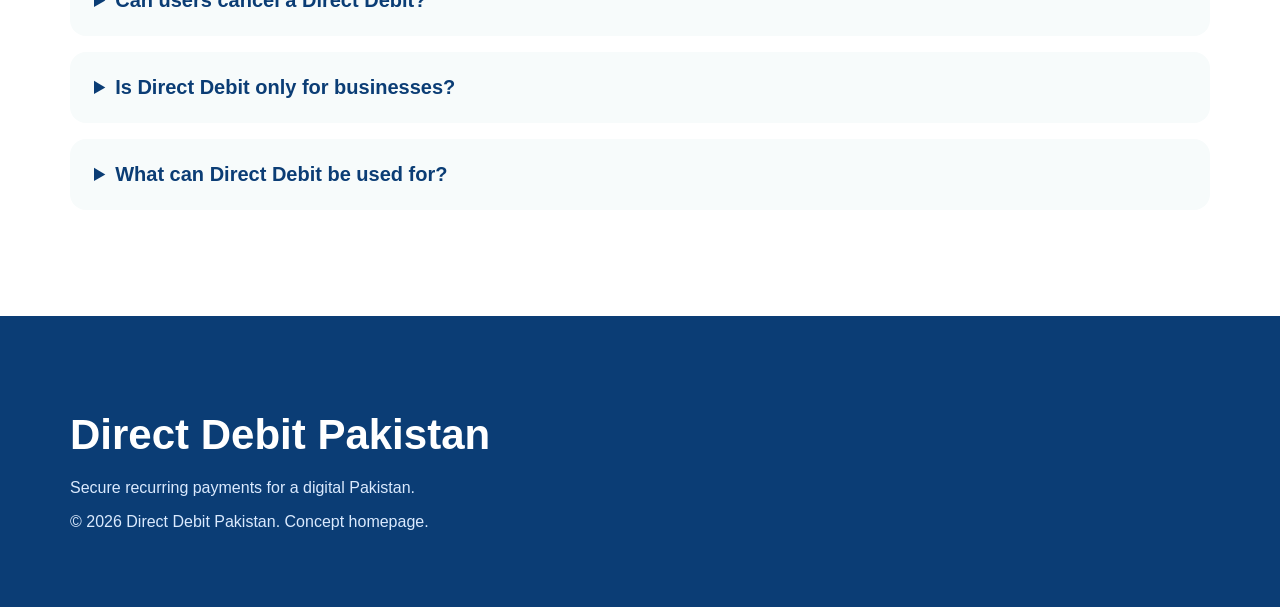
==== commit 18fbbeeb: "first trial" ====
--- a/index.html
+++ b/index.html
@@ -36,7 +36,7 @@
 
     <nav>
         <a href="#">Home</a>
-        <a href="#about">About us</a>
+        <a href="#about">About Us</a>
         <a href="#how">How It Works</a>
         <a href="#security">Security</a>
         <a href="#faqs">FAQs</a>
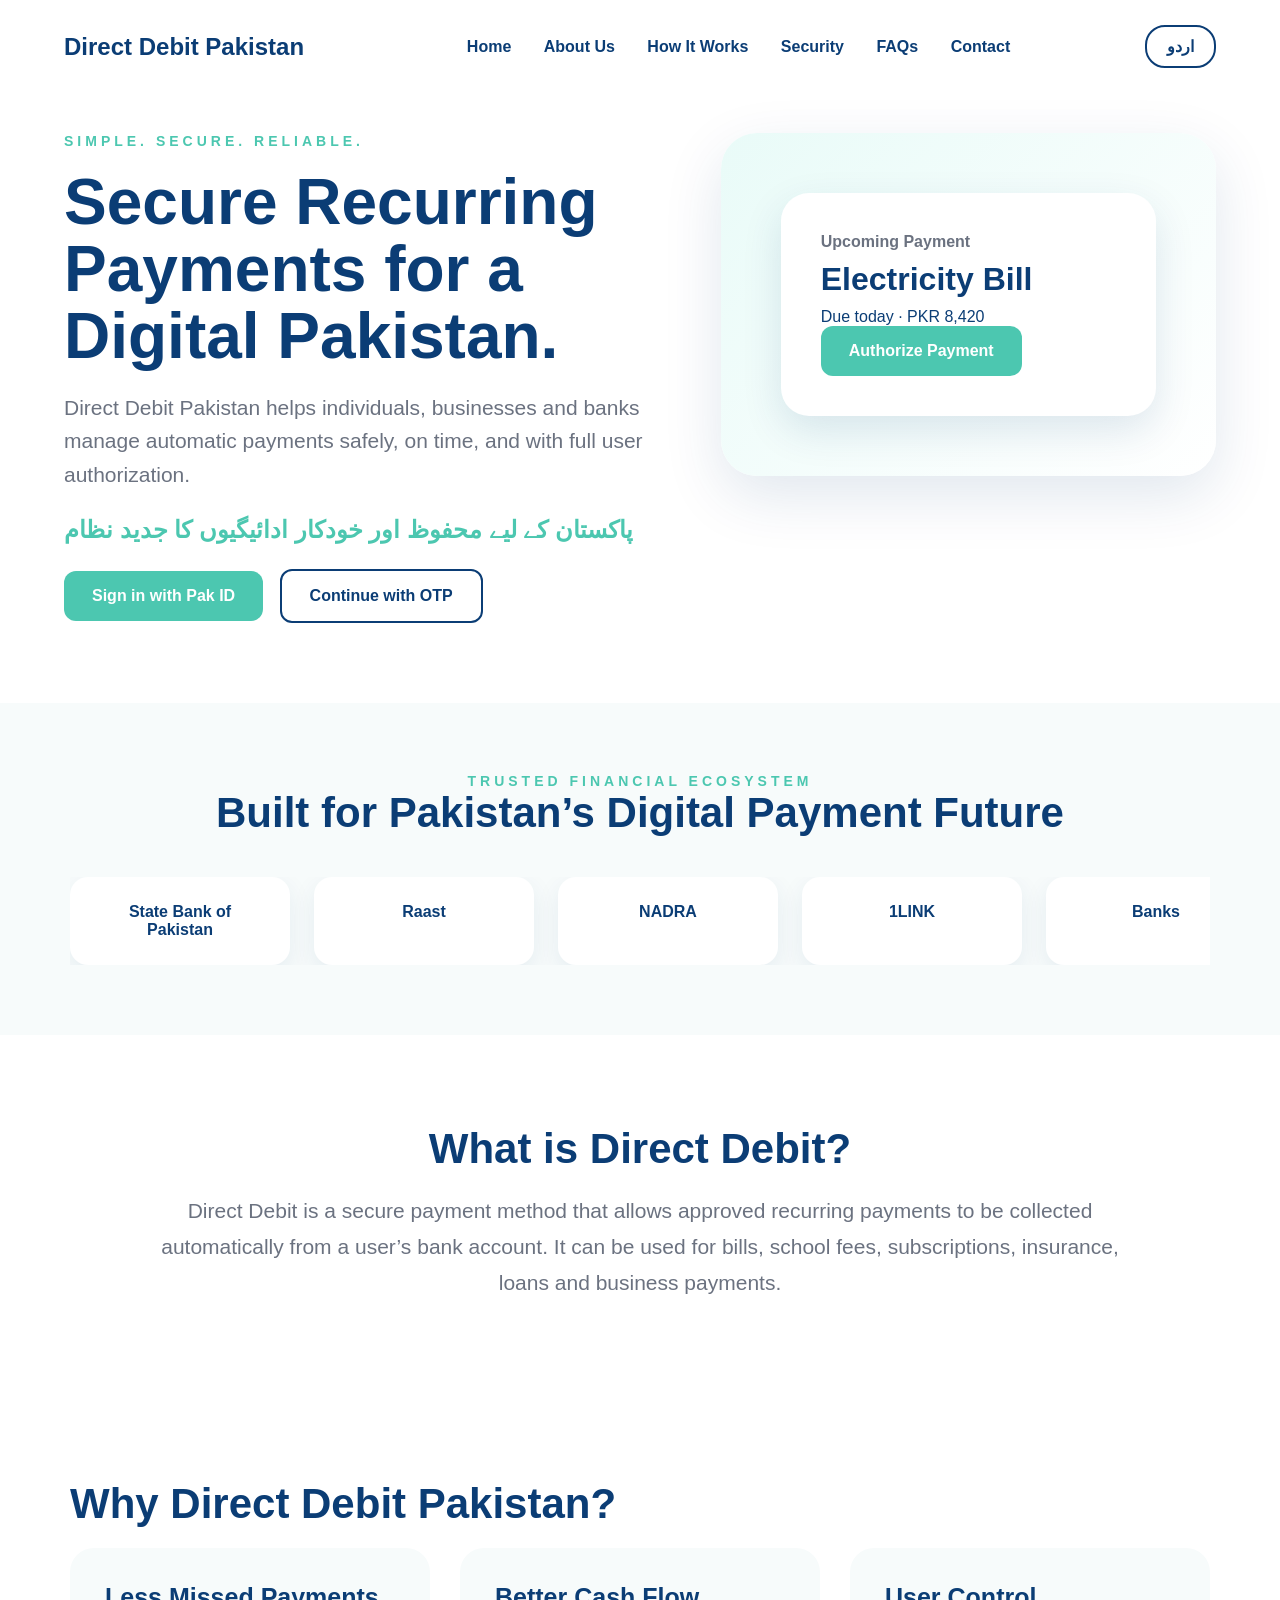
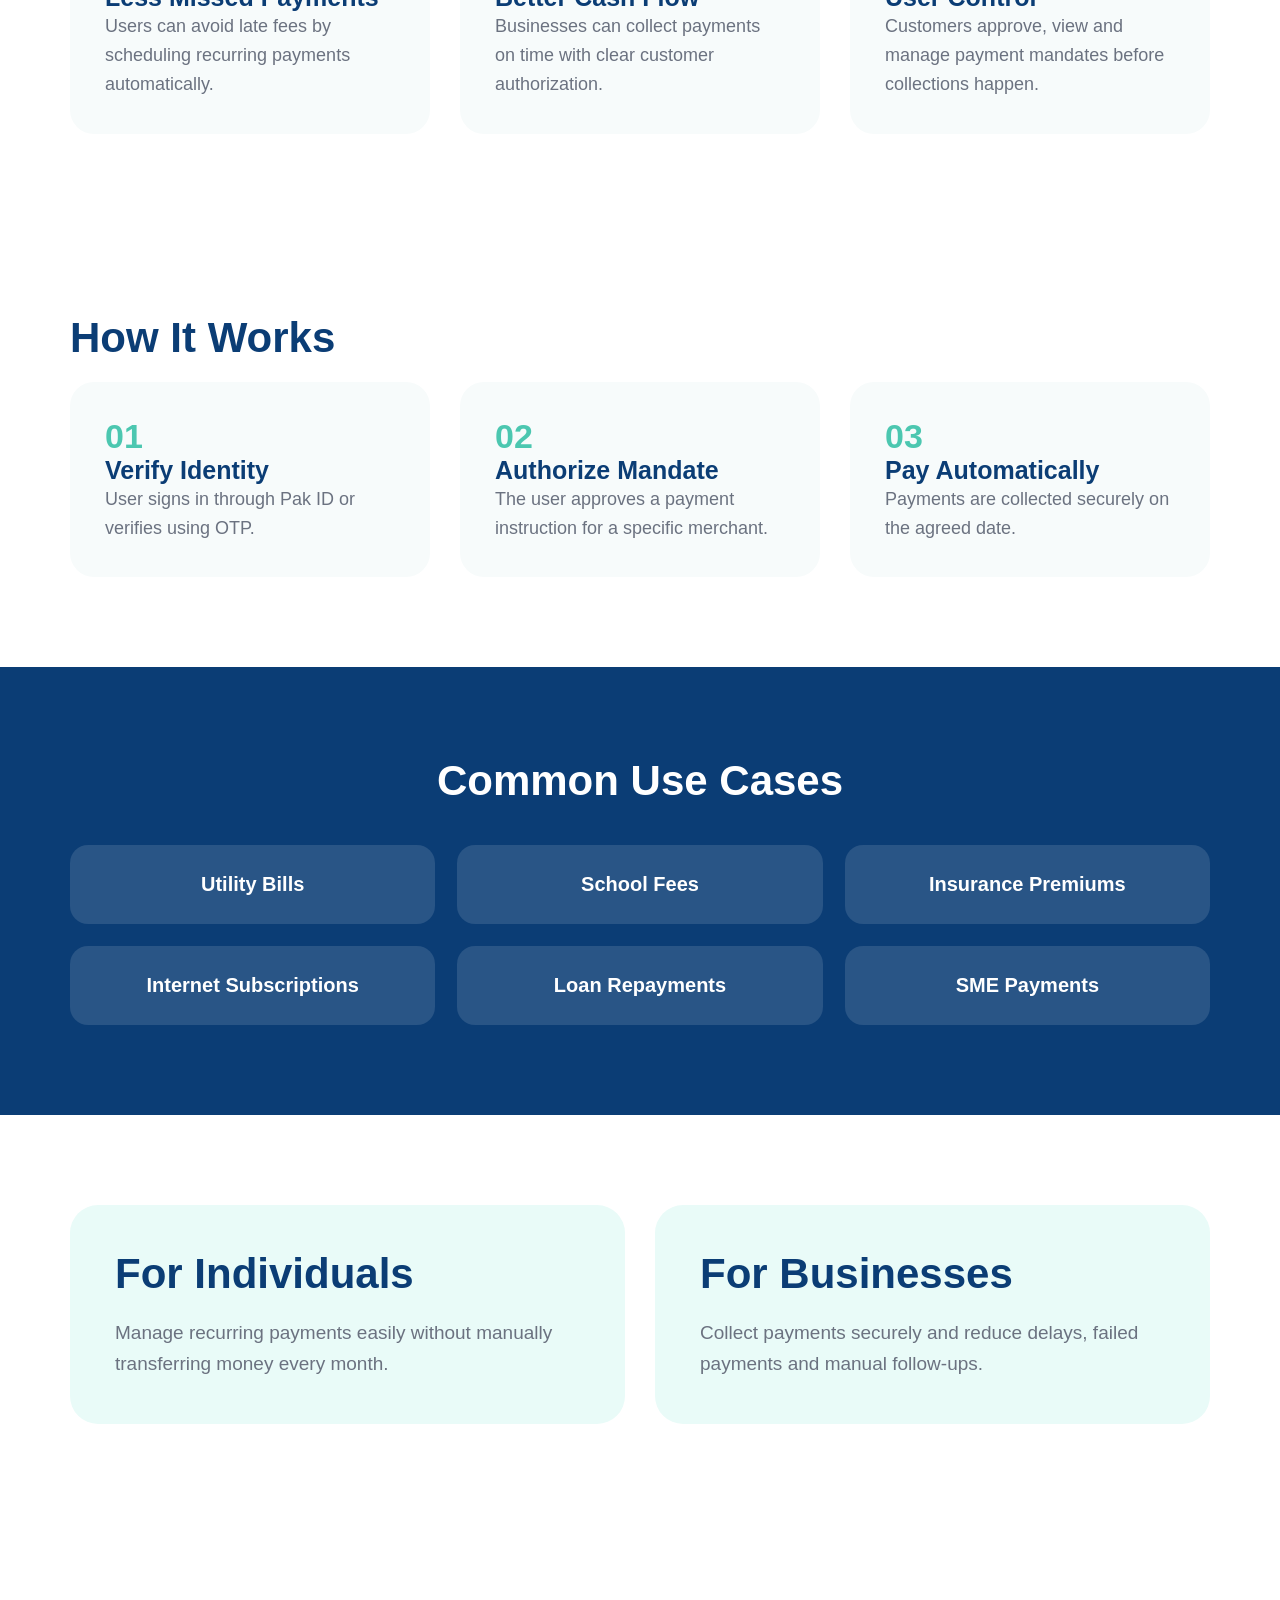
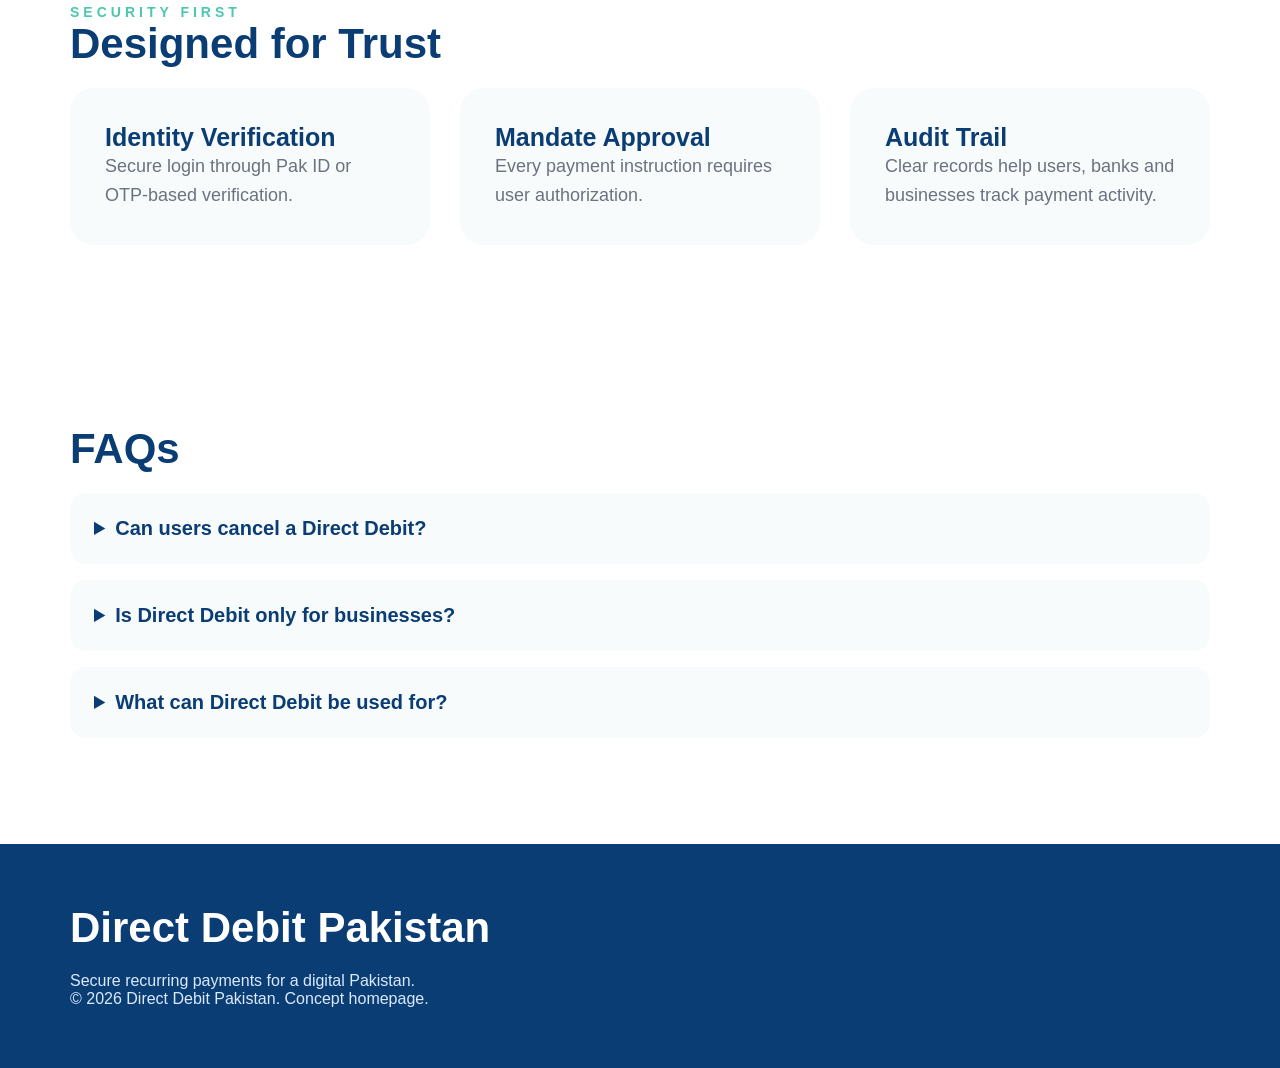
==== commit d541c275: "updates v2" ====
--- a/index.html
+++ b/index.html
@@ -23,9 +23,6 @@
 
 
 
-<section class="about fade-in"></section>
-
-<section class="why fade-in"></section>
 
 
 
--- a/style.css
+++ b/style.css
@@ -1,3 +1,15 @@
+
+* {
+    margin: 0;
+    padding: 0;
+    box-sizing: border-box;
+}
+
+body {
+    margin: 0;
+}
+
+
 * {
     box-sizing: border-box;
 }
@@ -16,7 +28,7 @@
 }
 body {
     margin: 0;
-    font-family: Arial, sans-serif;
+    font-family: 'Inter', sans-serif;
     color: #0B3D75;
     background: #ffffff;
 }
@@ -27,11 +39,7 @@
     display: flex;
     justify-content: space-between;
     align-items: center;
-    padding: 28px 70px;
-    background: white;
-    position: sticky;
-    top: 0;
-    z-index: 10;
+    padding: 25px 5%;
 }
 button {
     transition: all 0.3s ease;
@@ -93,11 +101,11 @@
 
 .hero {
     display: flex;
-    align-items: center;
+    align-items: flex-start;
     justify-content: space-between;
-    gap: 70px;
-    padding: 90px 70px;
-    min-height: 85vh;
+    padding: 40px 5% 80px;
+    min-height: auto;
+    gap: 60px;
 }
 
 .hero-text {
